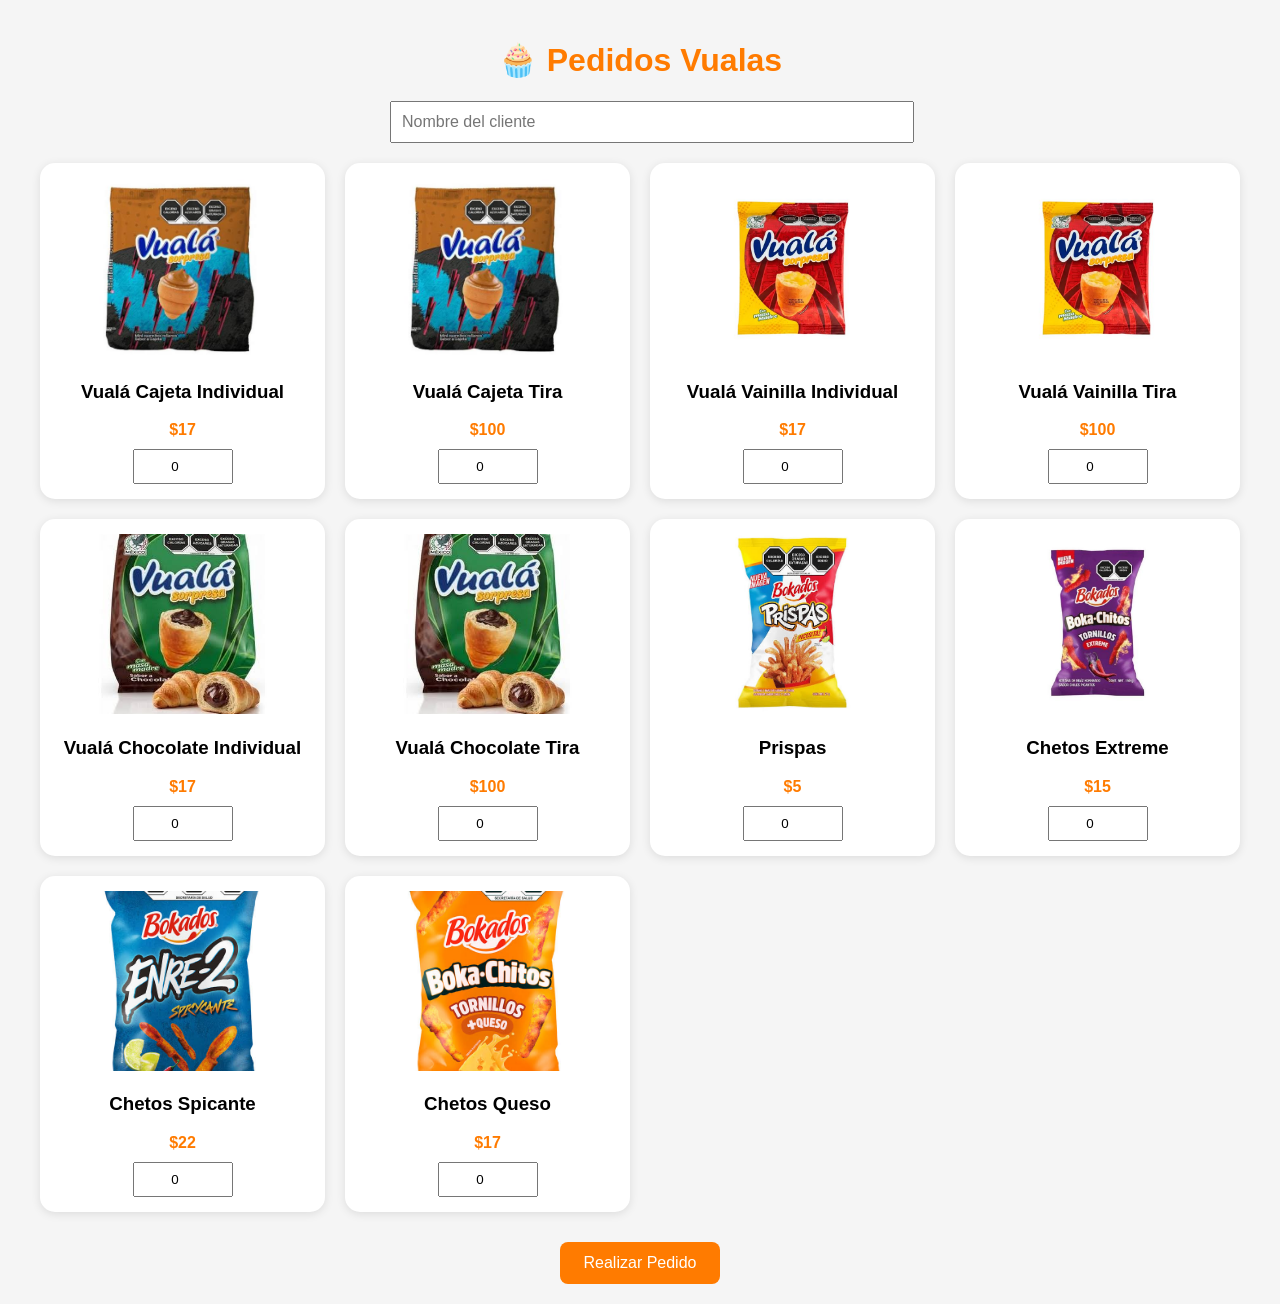
==== index.html @ e78db587 "Publicar nueva version de Vualas" ====
<!DOCTYPE html>
<html lang="es">

<head>
    <meta charset="UTF-8">
    <meta name="viewport" content="width=device-width, initial-scale=1.0">
    <title>Vualas - Pedidos</title>

    <style>
        body {
            font-family: Segoe UI, Arial, sans-serif;
            background: #f5f5f5;
            margin: 0;
            padding: 20px;
        }

        h1 {
            text-align: center;
            color: #ff7b00;
        }

        .cliente {
            max-width: 500px;
            margin: 20px auto;
            text-align: center;
        }

        .cliente input {
            width: 100%;
            padding: 10px;
            font-size: 16px;
        }

        .productos {
            display: grid;
            grid-template-columns: repeat(auto-fit, minmax(260px, 1fr));
            gap: 20px;
            max-width: 1200px;
            margin: auto;
        }

        .card {
            background: white;
            border-radius: 15px;
            padding: 15px;
            text-align: center;
            box-shadow: 0 2px 10px rgba(0, 0, 0, .10);
        }

        .card img {
            width: 180px;
            height: 180px;
            object-fit: cover;
            border-radius: 10px;
        }

        .precio {
            font-weight: bold;
            color: #ff7b00;
            margin: 10px 0;
        }

        .cantidad {
            width: 80px;
            padding: 8px;
            text-align: center;
        }

        .acciones {
            text-align: center;
            margin-top: 30px;
        }

        button {
            background: #ff7b00;
            color: white;
            border: none;
            padding: 12px 24px;
            border-radius: 8px;
            cursor: pointer;
            font-size: 16px;
        }

        button:hover {
            background: #e06600;
        }

        .admin {
            margin-left: 15px;
            text-decoration: none;
            color: #333;
            font-weight: bold;
        }
    </style>
</head>

<body>

    <h1>🧁 Pedidos Vualas</h1>

    <div class="cliente">
        <input
            type="text"
            id="cliente"
            placeholder="Nombre del cliente">
    </div>

    <div class="productos">

        <div class="card">
            <img src="static/Imagenes/Cajeta.jpg" alt="">
            <h3>Vualá Cajeta Individual</h3>
            <div class="precio">$17</div>
            <input class="cantidad" type="number" id="cajeta_ind" min="0" value="0">
        </div>

        <div class="card">
            <img src="static/Imagenes/Cajeta.jpg" alt="">
            <h3>Vualá Cajeta Tira</h3>
            <div class="precio">$100</div>
            <input class="cantidad" type="number" id="cajeta_tira" min="0" value="0">
        </div>

        <div class="card">
            <img src="static/Imagenes/Vainilla.jpg" alt="">
            <h3>Vualá Vainilla Individual</h3>
            <div class="precio">$17</div>
            <input class="cantidad" type="number" id="vainilla_ind" min="0" value="0">
        </div>

        <div class="card">
            <img src="static/Imagenes/Vainilla.jpg" alt="">
            <h3>Vualá Vainilla Tira</h3>
            <div class="precio">$100</div>
            <input class="cantidad" type="number" id="vainilla_tira" min="0" value="0">
        </div>

        <div class="card">
            <img src="static/Imagenes/Chocolate.jpg" alt="">
            <h3>Vualá Chocolate Individual</h3>
            <div class="precio">$17</div>
            <input class="cantidad" type="number" id="chocolate_ind" min="0" value="0">
        </div>

        <div class="card">
            <img src="static/Imagenes/Chocolate.jpg" alt="">
            <h3>Vualá Chocolate Tira</h3>
            <div class="precio">$100</div>
            <input class="cantidad" type="number" id="chocolate_tira" min="0" value="0">
        </div>

        <div class="card">
            <img src="static/Imagenes/Prispas.jpg" alt="">
            <h3>Prispas</h3>
            <div class="precio">$5</div>
            <input class="cantidad" type="number" id="prispas" min="0" value="0">
        </div>

        <div class="card">
            <img src="static/Imagenes/Chetos-Extreme.jpg" alt="">
            <h3>Chetos Extreme</h3>
            <div class="precio">$15</div>
            <input class="cantidad" type="number" id="extreme" min="0" value="0">
        </div>

        <div class="card">
            <img src="static/Imagenes/Chetos-Spicante.jpg" alt="">
            <h3>Chetos Spicante</h3>
            <div class="precio">$22</div>
            <input class="cantidad" type="number" id="spicante" min="0" value="0">
        </div>

        <div class="card">
            <img src="static/Imagenes/Chetos-Queso.jpg" alt="">
            <h3>Chetos Queso</h3>
            <div class="precio">$17</div>
            <input class="cantidad" type="number" id="queso" min="0" value="0">
        </div>

    </div>

    <div class="acciones">

        <button onclick="crearPedido()">
            Realizar Pedido
        </button>

    </div>

    <script src="static/js/app.js"></script>
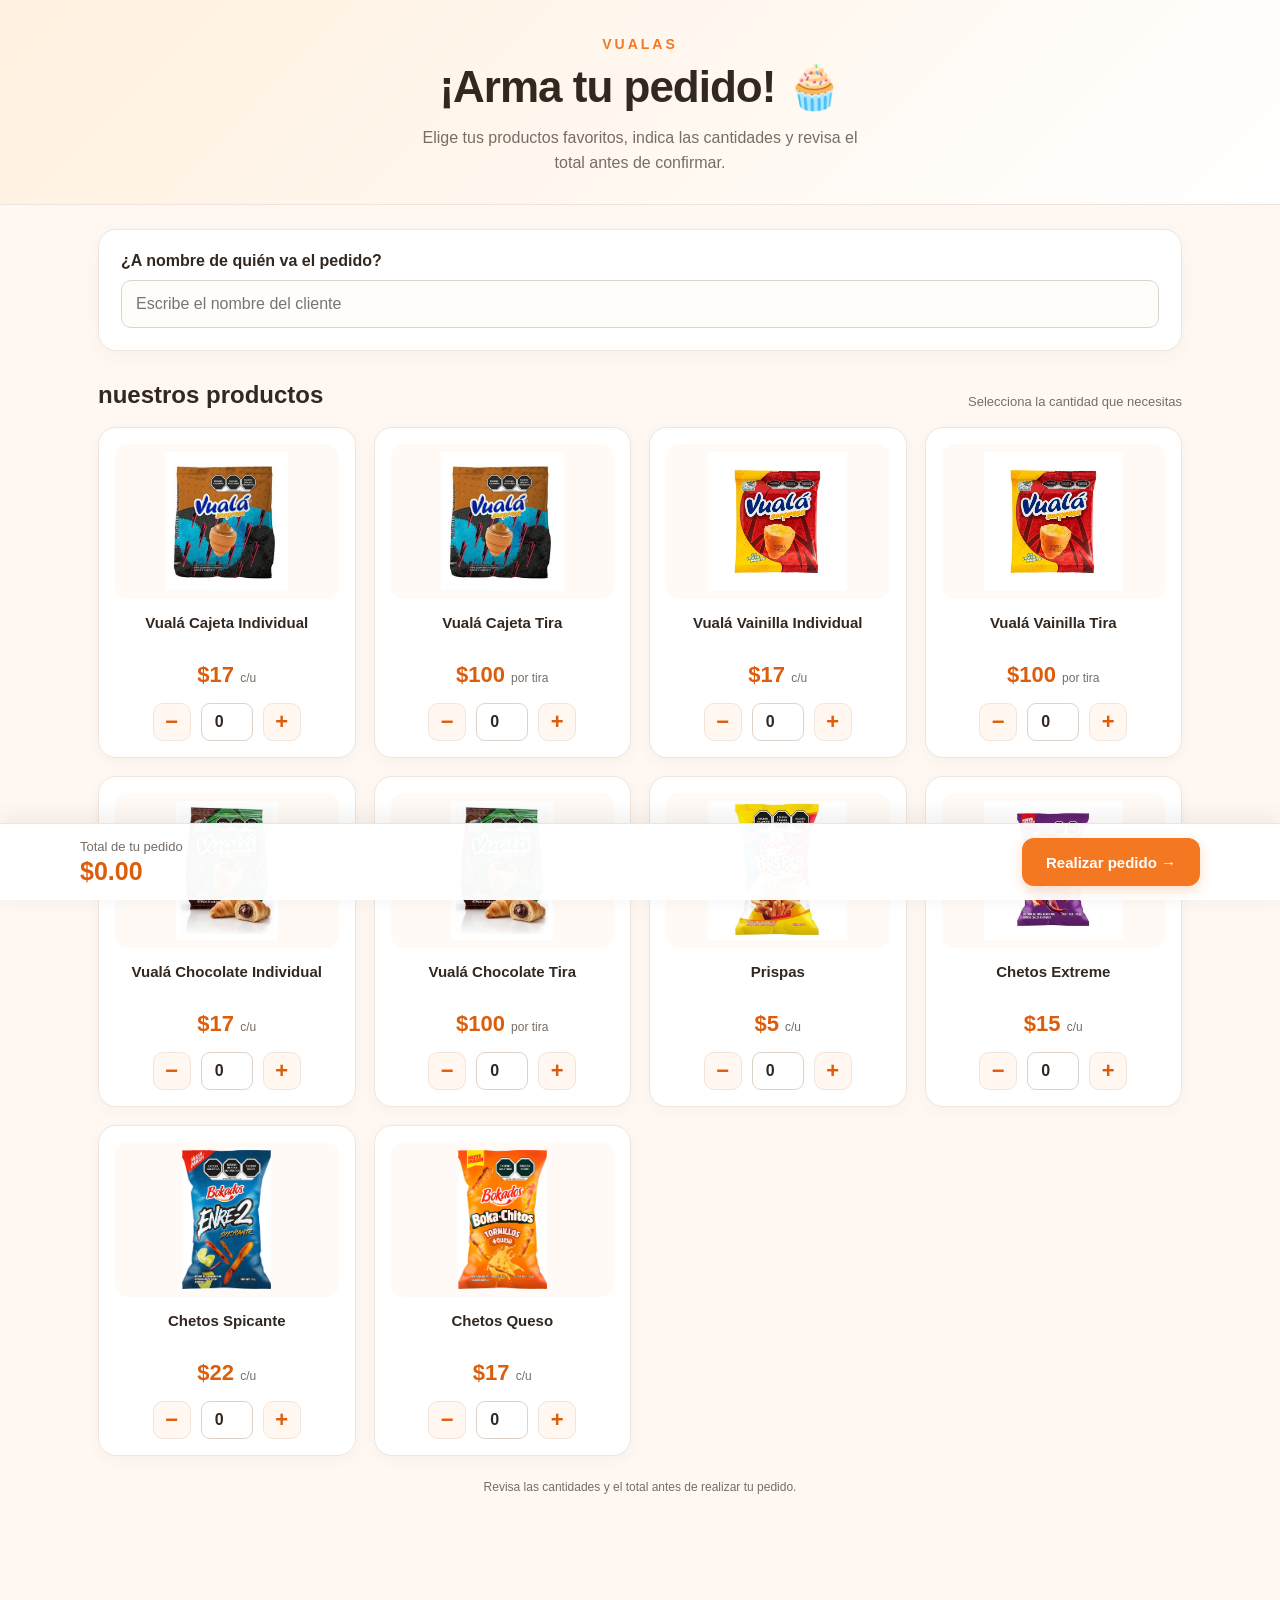
==== commit 0337dbb6: "Mejorar diseño del catálogo Vualas" ====
--- a/index.html
+++ b/index.html
@@ -1,190 +1,664 @@
-<!DOCTYPE html>
-<html lang="es">
-
-<head>
-    <meta charset="UTF-8">
-    <meta name="viewport" content="width=device-width, initial-scale=1.0">
-    <title>Vualas - Pedidos</title>
-
-    <style>
-        body {
-            font-family: Segoe UI, Arial, sans-serif;
-            background: #f5f5f5;
-            margin: 0;
-            padding: 20px;
-        }
-
-        h1 {
-            text-align: center;
-            color: #ff7b00;
-        }
-
-        .cliente {
-            max-width: 500px;
-            margin: 20px auto;
-            text-align: center;
-        }
-
-        .cliente input {
-            width: 100%;
-            padding: 10px;
-            font-size: 16px;
-        }
-
-        .productos {
-            display: grid;
-            grid-template-columns: repeat(auto-fit, minmax(260px, 1fr));
-            gap: 20px;
-            max-width: 1200px;
-            margin: auto;
-        }
-
-        .card {
-            background: white;
-            border-radius: 15px;
-            padding: 15px;
-            text-align: center;
-            box-shadow: 0 2px 10px rgba(0, 0, 0, .10);
-        }
-
-        .card img {
-            width: 180px;
-            height: 180px;
-            object-fit: cover;
-            border-radius: 10px;
-        }
-
-        .precio {
-            font-weight: bold;
-            color: #ff7b00;
-            margin: 10px 0;
-        }
-
-        .cantidad {
-            width: 80px;
-            padding: 8px;
-            text-align: center;
-        }
-
-        .acciones {
-            text-align: center;
-            margin-top: 30px;
-        }
-
-        button {
-            background: #ff7b00;
-            color: white;
-            border: none;
-            padding: 12px 24px;
-            border-radius: 8px;
-            cursor: pointer;
-            font-size: 16px;
-        }
-
-        button:hover {
-            background: #e06600;
-        }
-
-        .admin {
-            margin-left: 15px;
-            text-decoration: none;
-            color: #333;
-            font-weight: bold;
-        }
-    </style>
-</head>
-
-<body>
-
-    <h1>🧁 Pedidos Vualas</h1>
-
-    <div class="cliente">
-        <input
-            type="text"
-            id="cliente"
-            placeholder="Nombre del cliente">
-    </div>
-
-    <div class="productos">
-
-        <div class="card">
-            <img src="static/Imagenes/Cajeta.jpg" alt="">
-            <h3>Vualá Cajeta Individual</h3>
-            <div class="precio">$17</div>
-            <input class="cantidad" type="number" id="cajeta_ind" min="0" value="0">
-        </div>
-
-        <div class="card">
-            <img src="static/Imagenes/Cajeta.jpg" alt="">
-            <h3>Vualá Cajeta Tira</h3>
-            <div class="precio">$100</div>
-            <input class="cantidad" type="number" id="cajeta_tira" min="0" value="0">
-        </div>
-
-        <div class="card">
-            <img src="static/Imagenes/Vainilla.jpg" alt="">
-            <h3>Vualá Vainilla Individual</h3>
-            <div class="precio">$17</div>
-            <input class="cantidad" type="number" id="vainilla_ind" min="0" value="0">
-        </div>
-
-        <div class="card">
-            <img src="static/Imagenes/Vainilla.jpg" alt="">
-            <h3>Vualá Vainilla Tira</h3>
-            <div class="precio">$100</div>
-            <input class="cantidad" type="number" id="vainilla_tira" min="0" value="0">
-        </div>
-
-        <div class="card">
-            <img src="static/Imagenes/Chocolate.jpg" alt="">
-            <h3>Vualá Chocolate Individual</h3>
-            <div class="precio">$17</div>
-            <input class="cantidad" type="number" id="chocolate_ind" min="0" value="0">
-        </div>
-
-        <div class="card">
-            <img src="static/Imagenes/Chocolate.jpg" alt="">
-            <h3>Vualá Chocolate Tira</h3>
-            <div class="precio">$100</div>
-            <input class="cantidad" type="number" id="chocolate_tira" min="0" value="0">
-        </div>
-
-        <div class="card">
-            <img src="static/Imagenes/Prispas.jpg" alt="">
-            <h3>Prispas</h3>
-            <div class="precio">$5</div>
-            <input class="cantidad" type="number" id="prispas" min="0" value="0">
-        </div>
-
-        <div class="card">
-            <img src="static/Imagenes/Chetos-Extreme.jpg" alt="">
-            <h3>Chetos Extreme</h3>
-            <div class="precio">$15</div>
-            <input class="cantidad" type="number" id="extreme" min="0" value="0">
-        </div>
-
-        <div class="card">
-            <img src="static/Imagenes/Chetos-Spicante.jpg" alt="">
-            <h3>Chetos Spicante</h3>
-            <div class="precio">$22</div>
-            <input class="cantidad" type="number" id="spicante" min="0" value="0">
-        </div>
-
-        <div class="card">
-            <img src="static/Imagenes/Chetos-Queso.jpg" alt="">
-            <h3>Chetos Queso</h3>
-            <div class="precio">$17</div>
-            <input class="cantidad" type="number" id="queso" min="0" value="0">
-        </div>
-
-    </div>
-
-    <div class="acciones">
-
-        <button onclick="crearPedido()">
-            Realizar Pedido
-        </button>
-
-    </div>
-
-    <script src="static/js/app.js"></script>+<!DOCTYPE html>
+<html lang="es">
+<head>
+    <meta charset="UTF-8">
+    <meta name="viewport" content="width=device-width, initial-scale=1.0">
+
+    <title>Vualas | Haz tu pedido</title>
+
+    <style>
+        :root {
+            --naranja: #f47721;
+            --naranja-oscuro: #dc5d0b;
+            --fondo: #fff8f2;
+            --texto: #332820;
+            --gris: #766d66;
+            --borde: #f0e5dc;
+            --blanco: #ffffff;
+        }
+
+        * {
+            box-sizing: border-box;
+        }
+
+        body {
+            margin: 0;
+            font-family: -apple-system, BlinkMacSystemFont,
+                "Segoe UI", Arial, sans-serif;
+            background: var(--fondo);
+            color: var(--texto);
+        }
+
+        .encabezado {
+            background: linear-gradient(135deg, #fff0df, #ffffff);
+            padding: 35px 20px 28px;
+            text-align: center;
+            border-bottom: 1px solid var(--borde);
+        }
+
+        .marca {
+            display: inline-block;
+            color: var(--naranja);
+            font-size: 14px;
+            font-weight: 800;
+            letter-spacing: 3px;
+            text-transform: uppercase;
+            margin-bottom: 10px;
+        }
+
+        h1 {
+            margin: 0;
+            font-size: clamp(30px, 5vw, 44px);
+            line-height: 1.15;
+            letter-spacing: -1px;
+        }
+
+        .subtitulo {
+            color: var(--gris);
+            margin: 12px auto 0;
+            max-width: 460px;
+            line-height: 1.6;
+            font-size: 16px;
+        }
+
+        .contenedor {
+            max-width: 1120px;
+            margin: 0 auto;
+            padding: 24px 18px 150px;
+        }
+
+        .cliente {
+            background: var(--blanco);
+            padding: 22px;
+            border-radius: 18px;
+            border: 1px solid var(--borde);
+            box-shadow: 0 5px 20px rgba(80, 45, 20, 0.04);
+            margin-bottom: 30px;
+        }
+
+        .cliente label {
+            display: block;
+            font-weight: 750;
+            margin-bottom: 10px;
+        }
+
+        .cliente input {
+            width: 100%;
+            min-height: 48px;
+            padding: 12px 14px;
+            border: 1px solid #ded3ca;
+            border-radius: 10px;
+            font: inherit;
+            font-size: 16px;
+            background: #fffdfa;
+            color: var(--texto);
+        }
+
+        input:focus {
+            outline: 2px solid #ffc18f;
+            border-color: var(--naranja);
+        }
+
+        .titulo-productos {
+            display: flex;
+            align-items: end;
+            justify-content: space-between;
+            gap: 12px;
+            margin: 0 0 18px;
+        }
+
+        .titulo-productos h2 {
+            font-size: 24px;
+            margin: 0;
+        }
+
+        .titulo-productos p {
+            color: var(--gris);
+            font-size: 13px;
+            margin: 0;
+        }
+
+        .productos {
+            display: grid;
+            grid-template-columns: repeat(4, minmax(0, 1fr));
+            gap: 18px;
+        }
+
+        .card {
+            display: flex;
+            flex-direction: column;
+            align-items: center;
+            min-width: 0;
+            background: var(--blanco);
+            border: 1px solid var(--borde);
+            border-radius: 18px;
+            padding: 16px;
+            text-align: center;
+            box-shadow: 0 4px 14px rgba(80, 45, 20, 0.04);
+            transition: transform 0.2s, box-shadow 0.2s;
+        }
+
+        .card:hover {
+            transform: translateY(-3px);
+            box-shadow: 0 9px 24px rgba(80, 45, 20, 0.09);
+        }
+
+        .imagen-producto {
+            width: 100%;
+            height: 155px;
+            display: flex;
+            align-items: center;
+            justify-content: center;
+            background: #fffaf5;
+            border-radius: 13px;
+            overflow: hidden;
+        }
+
+        .card img {
+            width: 100%;
+            height: 100%;
+            object-fit: contain;
+            padding: 8px;
+        }
+
+        .card h3 {
+            font-size: 15px;
+            line-height: 1.4;
+            min-height: 42px;
+            margin: 13px 0 5px;
+        }
+
+        .precio {
+            color: var(--naranja-oscuro);
+            font-size: 22px;
+            font-weight: 800;
+            margin: 3px 0 15px;
+        }
+
+        .precio small {
+            font-size: 12px;
+            color: var(--gris);
+            font-weight: 500;
+        }
+
+        .control-cantidad {
+            display: flex;
+            align-items: center;
+            justify-content: center;
+            gap: 10px;
+            margin-top: auto;
+        }
+
+        .boton-cantidad {
+            width: 38px;
+            height: 38px;
+            border: 1px solid var(--borde);
+            background: #fff7f0;
+            color: var(--naranja-oscuro);
+            border-radius: 10px;
+            font-size: 22px;
+            font-weight: 700;
+            padding: 0;
+            cursor: pointer;
+        }
+
+        .boton-cantidad:hover {
+            background: #ffe6d2;
+        }
+
+        .cantidad {
+            width: 52px;
+            height: 38px;
+            padding: 5px;
+            text-align: center;
+            border: 1px solid #ded3ca;
+            border-radius: 9px;
+            font-size: 16px;
+            font-weight: 700;
+            color: var(--texto);
+        }
+
+        .resumen-fijo {
+            position: fixed;
+            bottom: 0;
+            left: 0;
+            right: 0;
+            z-index: 10;
+            background: rgba(255, 255, 255, 0.97);
+            border-top: 1px solid var(--borde);
+            box-shadow: 0 -5px 22px rgba(50, 30, 15, 0.08);
+            padding: 14px 18px;
+            padding-bottom: calc(14px + env(safe-area-inset-bottom));
+        }
+
+        .resumen-interior {
+            max-width: 1120px;
+            margin: 0 auto;
+            display: flex;
+            align-items: center;
+            justify-content: space-between;
+            gap: 16px;
+        }
+
+        .total-etiqueta {
+            color: var(--gris);
+            font-size: 13px;
+            margin-bottom: 3px;
+        }
+
+        .total {
+            color: var(--naranja-oscuro);
+            font-size: 25px;
+            font-weight: 850;
+        }
+
+        .acciones {
+            display: flex;
+            align-items: center;
+            gap: 12px;
+        }
+
+        .boton-pedido {
+            background: var(--naranja);
+            color: white;
+            border: none;
+            min-height: 48px;
+            padding: 12px 24px;
+            border-radius: 12px;
+            cursor: pointer;
+            font-size: 15px;
+            font-weight: 750;
+            box-shadow: 0 4px 12px rgba(244, 119, 33, 0.25);
+        }
+
+        .boton-pedido:hover {
+            background: var(--naranja-oscuro);
+        }
+
+        .boton-pedido:focus-visible,
+        .boton-cantidad:focus-visible {
+            outline: 3px solid #ffbd8a;
+            outline-offset: 3px;
+        }
+
+        .nota {
+            max-width: 1120px;
+            margin: 24px auto 0;
+            text-align: center;
+            color: var(--gris);
+            font-size: 12px;
+        }
+
+        @media (max-width: 900px) {
+            .productos {
+                grid-template-columns: repeat(3, minmax(0, 1fr));
+            }
+
+            .imagen-producto {
+                height: 145px;
+            }
+        }
+
+        @media (max-width: 600px) {
+            .encabezado {
+                padding: 28px 16px 23px;
+            }
+
+            .contenedor {
+                padding: 20px 12px 135px;
+            }
+
+            .cliente {
+                padding: 17px;
+                margin-bottom: 25px;
+            }
+
+            .titulo-productos {
+                align-items: start;
+                flex-direction: column;
+                gap: 6px;
+            }
+
+            .titulo-productos h2 {
+                font-size: 22px;
+            }
+
+            .productos {
+                grid-template-columns: repeat(2, minmax(0, 1fr));
+                gap: 11px;
+            }
+
+            .card {
+                padding: 10px;
+                border-radius: 14px;
+            }
+
+            .imagen-producto {
+                height: 125px;
+            }
+
+            .card h3 {
+                font-size: 13px;
+                min-height: 38px;
+                margin-top: 10px;
+            }
+
+            .precio {
+                font-size: 20px;
+                margin-bottom: 12px;
+            }
+
+            .boton-cantidad {
+                width: 34px;
+                height: 36px;
+            }
+
+            .cantidad {
+                width: 40px;
+                height: 36px;
+            }
+
+            .control-cantidad {
+                gap: 6px;
+            }
+
+            .resumen-interior {
+                gap: 10px;
+            }
+
+            .total {
+                font-size: 22px;
+            }
+
+            .boton-pedido {
+                padding: 12px 15px;
+                font-size: 14px;
+            }
+        }
+    </style>
+</head>
+
+<body>
+
+    <header class="encabezado">
+        <div class="marca">Vualas</div>
+        <h1>¡Arma tu pedido! 🧁</h1>
+        <p class="subtitulo">
+            Elige tus productos favoritos, indica las cantidades
+            y revisa el total antes de confirmar.
+        </p>
+    </header>
+
+    <main class="contenedor">
+
+        <section class="cliente">
+            <label for="cliente">¿A nombre de quién va el pedido?</label>
+            <input
+                type="text"
+                id="cliente"
+                placeholder="Escribe el nombre del cliente"
+                autocomplete="name"
+                maxlength="100"
+                required>
+        </section>
+
+        <div class="titulo-productos">
+            <h2> nuestros productos</h2>
+            <p>Selecciona la cantidad que necesitas</p>
+        </div>
+
+        <section class="productos" aria-label="Catálogo de productos">
+
+            <article class="card">
+                <div class="imagen-producto">
+                    <img src="static/Imagenes/Cajeta.jpg" alt="Vualá sabor cajeta">
+                </div>
+                <h3>Vualá Cajeta Individual</h3>
+                <div class="precio">$17 <small>c/u</small></div>
+                <div class="control-cantidad">
+                    <button class="boton-cantidad" type="button" data-target="cajeta_ind" data-delta="-1" 
+aria-label="Quitar cajeta individual">−</button>
+                    <input class="cantidad" type="number" id="cajeta_ind" min="0" step="1" value="0" 
+aria-label="Cantidad cajeta individual">
+                    <button class="boton-cantidad" type="button" data-target="cajeta_ind" data-delta="1" 
+aria-label="Agregar cajeta individual">+</button>
+                </div>
+            </article>
+
+            <article class="card">
+                <div class="imagen-producto">
+                    <img src="static/Imagenes/Cajeta.jpg" alt="Vualá cajeta en tira">
+                </div>
+                <h3>Vualá Cajeta Tira</h3>
+                <div class="precio">$100 <small>por tira</small></div>
+                <div class="control-cantidad">
+                    <button class="boton-cantidad" type="button" data-target="cajeta_tira" data-delta="-1" 
+aria-label="Quitar tira de cajeta">−</button>
+                    <input class="cantidad" type="number" id="cajeta_tira" min="0" step="1" value="0" 
+aria-label="Cantidad de tiras de cajeta">
+                    <button class="boton-cantidad" type="button" data-target="cajeta_tira" data-delta="1" 
+aria-label="Agregar tira de cajeta">+</button>
+                </div>
+            </article>
+
+            <article class="card">
+                <div class="imagen-producto">
+                    <img src="static/Imagenes/Vainilla.jpg" alt="Vualá sabor vainilla">
+                </div>
+                <h3>Vualá Vainilla Individual</h3>
+                <div class="precio">$17 <small>c/u</small></div>
+                <div class="control-cantidad">
+                    <button class="boton-cantidad" type="button" data-target="vainilla_ind" data-delta="-1" 
+aria-label="Quitar vainilla individual">−</button>
+                    <input class="cantidad" type="number" id="vainilla_ind" min="0" step="1" value="0" 
+aria-label="Cantidad vainilla individual">
+                    <button class="boton-cantidad" type="button" data-target="vainilla_ind" data-delta="1" 
+aria-label="Agregar vainilla individual">+</button>
+                </div>
+            </article>
+
+            <article class="card">
+                <div class="imagen-producto">
+                    <img src="static/Imagenes/Vainilla.jpg" alt="Vualá vainilla en tira">
+                </div>
+                <h3>Vualá Vainilla Tira</h3>
+                <div class="precio">$100 <small>por tira</small></div>
+                <div class="control-cantidad">
+                    <button class="boton-cantidad" type="button" data-target="vainilla_tira" data-delta="-1" 
+aria-label="Quitar tira de vainilla">−</button>
+                    <input class="cantidad" type="number" id="vainilla_tira" min="0" step="1" value="0" 
+aria-label="Cantidad de tiras de vainilla">
+                    <button class="boton-cantidad" type="button" data-target="vainilla_tira" data-delta="1" 
+aria-label="Agregar tira de vainilla">+</button>
+                </div>
+            </article>
+
+            <article class="card">
+                <div class="imagen-producto">
+                    <img src="static/Imagenes/Chocolate.jpg" alt="Vualá sabor chocolate">
+                </div>
+                <h3>Vualá Chocolate Individual</h3>
+                <div class="precio">$17 <small>c/u</small></div>
+                <div class="control-cantidad">
+                    <button class="boton-cantidad" type="button" data-target="chocolate_ind" data-delta="-1" 
+aria-label="Quitar chocolate individual">−</button>
+                    <input class="cantidad" type="number" id="chocolate_ind" min="0" step="1" value="0" 
+aria-label="Cantidad chocolate individual">
+                    <button class="boton-cantidad" type="button" data-target="chocolate_ind" data-delta="1" 
+aria-label="Agregar chocolate individual">+</button>
+                </div>
+            </article>
+
+            <article class="card">
+                <div class="imagen-producto">
+                    <img src="static/Imagenes/Chocolate.jpg" alt="Vualá chocolate en tira">
+                </div>
+                <h3>Vualá Chocolate Tira</h3>
+                <div class="precio">$100 <small>por tira</small></div>
+                <div class="control-cantidad">
+                    <button class="boton-cantidad" type="button" data-target="chocolate_tira" data-delta="-1" 
+aria-label="Quitar tira de chocolate">−</button>
+                    <input class="cantidad" type="number" id="chocolate_tira" min="0" step="1" value="0" 
+aria-label="Cantidad de tiras de chocolate">
+                    <button class="boton-cantidad" type="button" data-target="chocolate_tira" data-delta="1" 
+aria-label="Agregar tira de chocolate">+</button>
+                </div>
+            </article>
+
+            <article class="card">
+                <div class="imagen-producto">
+                    <img src="static/Imagenes/Prispas.jpg" alt="Prispas">
+                </div>
+                <h3>Prispas</h3>
+                <div class="precio">$5 <small>c/u</small></div>
+                <div class="control-cantidad">
+                    <button class="boton-cantidad" type="button" data-target="prispas" data-delta="-1" 
+aria-label="Quitar Prispas">−</button>
+                    <input class="cantidad" type="number" id="prispas" min="0" step="1" value="0" 
+aria-label="Cantidad de Prispas">
+                    <button class="boton-cantidad" type="button" data-target="prispas" data-delta="1" 
+aria-label="Agregar Prispas">+</button>
+                </div>
+            </article>
+
+            <article class="card">
+                <div class="imagen-producto">
+                    <img src="static/Imagenes/Chetos-Extreme.jpg" alt="Chetos Extreme">
+                </div>
+                <h3>Chetos Extreme</h3>
+                <div class="precio">$15 <small>c/u</small></div>
+                <div class="control-cantidad">
+                    <button class="boton-cantidad" type="button" data-target="extreme" data-delta="-1" 
+aria-label="Quitar Chetos Extreme">−</button>
+                    <input class="cantidad" type="number" id="extreme" min="0" step="1" value="0" 
+aria-label="Cantidad Chetos Extreme">
+                    <button class="boton-cantidad" type="button" data-target="extreme" data-delta="1" 
+aria-label="Agregar Chetos Extreme">+</button>
+                </div>
+            </article>
+
+            <article class="card">
+                <div class="imagen-producto">
+                    <img src="static/Imagenes/Chetos-Spicante.jpg" alt="Chetos Spicante">
+                </div>
+                <h3>Chetos Spicante</h3>
+                <div class="precio">$22 <small>c/u</small></div>
+                <div class="control-cantidad">
+                    <button class="boton-cantidad" type="button" data-target="spicante" data-delta="-1" 
+aria-label="Quitar Chetos Spicante">−</button>
+                    <input class="cantidad" type="number" id="spicante" min="0" step="1" value="0" 
+aria-label="Cantidad Chetos Spicante">
+                    <button class="boton-cantidad" type="button" data-target="spicante" data-delta="1" 
+aria-label="Agregar Chetos Spicante">+</button>
+                </div>
+            </article>
+
+            <article class="card">
+                <div class="imagen-producto">
+                    <img src="static/Imagenes/Chetos-Queso.jpg" alt="Chetos Queso">
+                </div>
+                <h3>Chetos Queso</h3>
+                <div class="precio">$17 <small>c/u</small></div>
+                <div class="control-cantidad">
+                    <button class="boton-cantidad" type="button" data-target="queso" data-delta="-1" 
+aria-label="Quitar Chetos Queso">−</button>
+                    <input class="cantidad" type="number" id="queso" min="0" step="1" value="0" 
+aria-label="Cantidad Chetos Queso">
+                    <button class="boton-cantidad" type="button" data-target="queso" data-delta="1" 
+aria-label="Agregar Chetos Queso">+</button>
+                </div>
+            </article>
+
+        </section>
+
+        <p class="nota">
+            Revisa las cantidades y el total antes de realizar tu pedido.
+        </p>
+    </main>
+
+    <div class="resumen-fijo">
+        <div class="resumen-interior">
+            <div>
+                <div class="total-etiqueta">Total de tu pedido</div>
+                <div class="total" id="totalPedido">$0.00</div>
+            </div>
+
+            <div class="acciones">
+                <button class="boton-pedido" type="button" onclick="crearPedido()">
+                    Realizar pedido →
+                </button>
+            </div>
+        </div>
+    </div>
+
+    <script>
+        const precios = {
+            cajeta_ind: 17,
+            cajeta_tira: 100,
+            vainilla_ind: 17,
+            vainilla_tira: 100,
+            chocolate_ind: 17,
+            chocolate_tira: 100,
+            prispas: 5,
+            extreme: 15,
+            spicante: 22,
+            queso: 17
+        };
+
+        function actualizarTotal() {
+            let total = 0;
+
+            document.querySelectorAll(".cantidad").forEach(input => {
+                let cantidad = Math.max(
+                    0,
+                    Math.floor(Number(input.value) || 0)
+                );
+
+                if (input.value !== "" && Number(input.value) < 0) {
+                    cantidad = 0;
+                    input.value = 0;
+                }
+
+                total += cantidad * precios[input.id];
+            });
+
+            document.getElementById("totalPedido").textContent =
+                total.toLocaleString("es-MX", {
+                    style: "currency",
+                    currency: "MXN"
+                });
+        }
+
+        document.querySelectorAll(".cantidad").forEach(input => {
+            input.addEventListener("input", actualizarTotal);
+
+            input.addEventListener("change", () => {
+                input.value = Math.max(
+                    0,
+                    Math.floor(Number(input.value) || 0)
+                );
+                actualizarTotal();
+            });
+        });
+
+        document.querySelectorAll(".boton-cantidad").forEach(boton => {
+            boton.addEventListener("click", () => {
+                const input = document.getElementById(boton.dataset.target);
+                const cambio = Number(boton.dataset.delta);
+
+                input.value = Math.max(
+                    0,
+                    Math.floor(Number(input.value) || 0) + cambio
+                );
+
+                actualizarTotal();
+            });
+        });
+
+        actualizarTotal();
+    </script>
+
+    <script src="static/js/app.js?v=3"></script>
+
+</body>
+</html>
